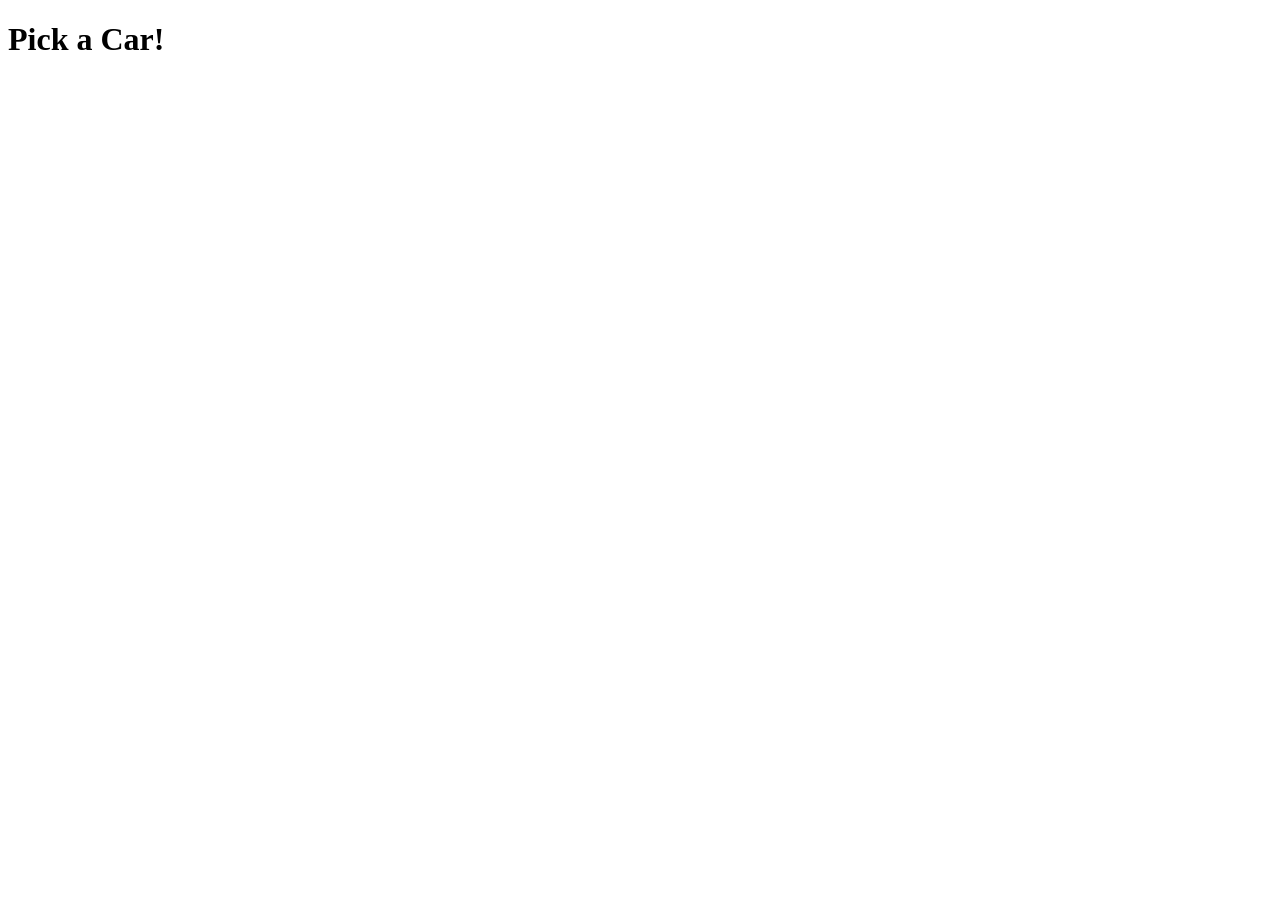
==== helpPage.html @ 71fab591 "Changed Repo Name" ====
<!DOCTYPE html>
<html lang="en">
<head>
    <meta charset="UTF-8">
    <meta name="viewport" content="width=device-width, initial-scale=1.0">
    <title>Document</title>
</head>
<body>
    <div class = heading>
        <h1 id = "pageHeading"> Pick a Car! </h1>
</body>
</html>
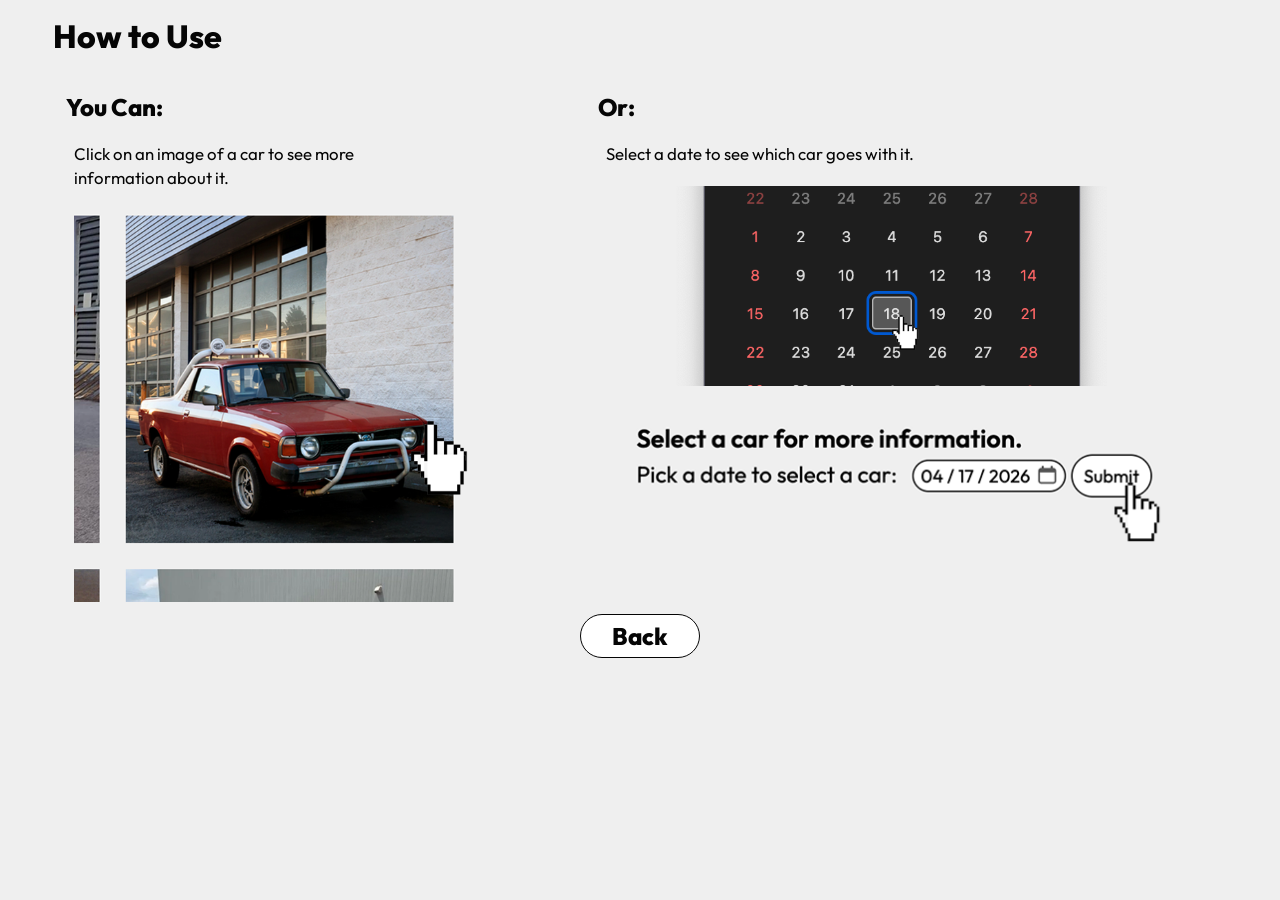
==== commit fe838498: "Content and Help Page written" ====
--- a/helpPage.html
+++ b/helpPage.html
@@ -3,10 +3,29 @@
 <head>
     <meta charset="UTF-8">
     <meta name="viewport" content="width=device-width, initial-scale=1.0">
-    <title>Document</title>
+    <link rel = "normalize" href="css/normalize.css" media = "screen">
+    <link rel = "stylesheet" href = "css/styles.css" media = "screen">
+    <title>Help</title>
 </head>
 <body>
-    <div class = heading>
-        <h1 id = "pageHeading"> Pick a Car! </h1>
+    <h1 id = "pageHeading"> How to Use </h1>
+    <div class = "helpImages">
+        <div class = "help1">
+            <h2> You Can: </h2>
+            <p> Click on an image of a car to see more information about it. </p>
+            <img src = "images/helpPhoto1.png" alt = "Photo showing which buttons to click"/>
+        </div>
+        <div class = "help2">
+            <h2> Or: </h2>
+            <p> Select a date to see which car goes with it. </p>
+        <div class = "help2Images">
+            <img src = "images/helpPhoto2.png" alt = "Photo showing how to select a date"/>
+            <img src = "images/helpPhoto3.png" alt = "Photo showing how to select a date from input"/>
+        </div>
+        </div>
+    </div>
+    <div class = "backButton">
+        <a href = "index.html"> Back </a>
+    </div>
 </body>
 </html>
--- a/css/styles.css
+++ b/css/styles.css
@@ -0,0 +1,260 @@
+@font-face{
+    font-family: 'Outfit';
+    src: url(../fonts/Outfit.ttf);
+    font-weight: 400 800;
+    font-style: normal;
+    font-display: swap;
+}
+
+*{
+    box-sizing: border-box;
+}
+
+:root{
+    --color-background: #EFEFEF;
+    --color-text: #050505;
+    --font-main: 'Outfit', Arial, sans-serif;
+
+    --rhythm: 1.5rem; 
+
+}
+
+body{
+    background-color: var(--color-background);
+    margin: 0;
+}
+button{
+    border-width: 0px;
+    height: 200px;
+    width: 200px;
+    cursor: pointer;
+}
+
+#Aires{
+    background-image: url(../images/brat.webp);
+    background-size: cover;
+}
+
+#Taurus{
+    background-image: url(../images/mg.webp);
+    background-size: cover;
+}
+#Pisces{
+    background-image: url(../images/mazda.webp);
+    background-size: cover;
+}
+#Gemini{
+    background-image: url(../images/fiat.webp);
+    background-size: cover;
+}
+
+#Cancer{
+    background-image: url(../images/porsche.webp);
+    background-size: cover;
+}
+
+#Leo{
+    background-image: url(../images/roadrunner.webp);
+    background-size: cover;
+}
+
+#Virgo{
+    background-image: url(../images/honda.webp);
+    background-size: cover;
+}
+
+#Libra{
+    background-image: url(../images/mustang.webp);
+    background-size: cover;
+}
+
+#Scorpio{
+    background-image: url(../images/bmw.webp);
+    background-size: cover;
+}
+
+#Sagittarius{
+    background-image: url(../images/skyline.webp);
+    background-size: cover;
+}
+
+#Capricorn{
+    background-image: url(../images/subaru.webp);
+    background-size: cover;
+}
+
+#Aquarius{
+    background-image: url(../images/ford.webp);
+    background-size: cover;
+}
+
+#exit {
+    background-color: white;
+    position: absolute;
+    display: hidden;
+    justify-content: center;
+    align-items: center;
+    border: 1px solid var(--color-text);
+    height: 2rem;
+    width: 5rem;
+    border-radius: 24px;
+
+}
+
+.carImage{
+    display: flex;
+    justify-content: center;
+}
+
+p{
+    color: var(--color-text);
+    font-family: var(--font-main);
+    font-weight: 400; 
+    font-size: 1.05rem;
+    line-height: var(--rhythm);
+    margin: 0 .5rem .75rem; 
+    width: 20rem
+}
+
+label{
+    color: var(--color-text);
+    font-family: var(--font-main);
+    font-weight: 400; 
+    font-size: 1.05rem;
+    margin: .75rem .5rem 0; 
+}
+h1{
+    color: var(--color-text);
+    font-family: var(--font-main);
+    font-weight: 800;
+    font-size: 2.1  rem; 
+    margin:  1rem; 
+    padding-left: 2.3rem;
+}
+
+h2{
+    color: var(--color-text);
+    font-family: var(--font-main);
+    font-weight: 800;
+}
+
+h3{
+    color:var(--color-text);
+    font-family: var(--font-main);
+    display: flex;
+    font-weight: 600;
+    font-size: 1.3; 
+    margin: .75rem .5rem 0;
+}
+
+img{
+    height: 300px;
+    width: 300px;
+    margin: .5rem;
+    object-fit: cover;
+}
+
+
+input{
+    font-family:var(--font-main);
+    border-radius: 12px;
+    height: 24px;
+    width: 112 px;
+    border-color: var(--color-text);
+    border-width: 1px;
+}
+
+a{
+    font-family: var(--font-main);
+    font-weight: 800;
+    font-size: var(--rhythm);
+    color: var(--color-text);
+    text-decoration: none;
+
+}
+
+.helpImages{
+    display: flex;
+    flex-direction: row;
+    justify-content: space-evenly;
+}
+.help2Images{
+    display: flex;
+    flex-direction: column;
+    max-height: 400px;
+}
+.help1 img{
+    height: 400px;
+    width: 450px;
+    margin-top: 0;
+}
+
+.help2 img{
+    max-height: 200px;
+    width: 600px;
+}
+
+
+.heading{
+    padding-left: var(--rhythm);
+    display: flex;
+    flex-direction: row;
+    align-items: center;
+
+}
+.backButton{
+    margin: auto;
+    display: flex;
+    justify-content: center;
+    align-items: center;
+    height: 44px;
+    width: 120px;
+    background-color: white;
+    border: 1px solid var(--color-text);
+    border-radius:24px
+}
+.helpButton{
+    position: absolute;
+    display: flex;
+    justify-content: center;
+    align-items: center;
+    top: 1rem;
+    right: 1rem;
+    height: 32px;
+    width: 32px;
+    background-color: white;
+    border: 1px solid var(--color-text);
+    border-radius: 24px;
+}
+
+.main{
+    display: flex;
+    justify-content: center;
+    margin: 0 var(--rhythm);
+}
+
+.grid{
+     display: grid;
+     gap: 1rem;
+     grid-template-columns: repeat(4, minmax(200px, 200px));
+     grid-template-rows: repeat(3, minmax(200px, 200px));
+     align-content:center;
+     justify-items: center;
+     margin-right: 3rem;
+}
+
+.input{
+    display: flex;
+}
+
+#submit{
+    height: 32px;
+    width: 60px;
+    padding: 6px;
+    text-align: center;
+    border: 1px solid var(--color-text);
+    border-radius: 24px;
+    background-color: white;
+    font-family: var(--font-main);
+}
+
